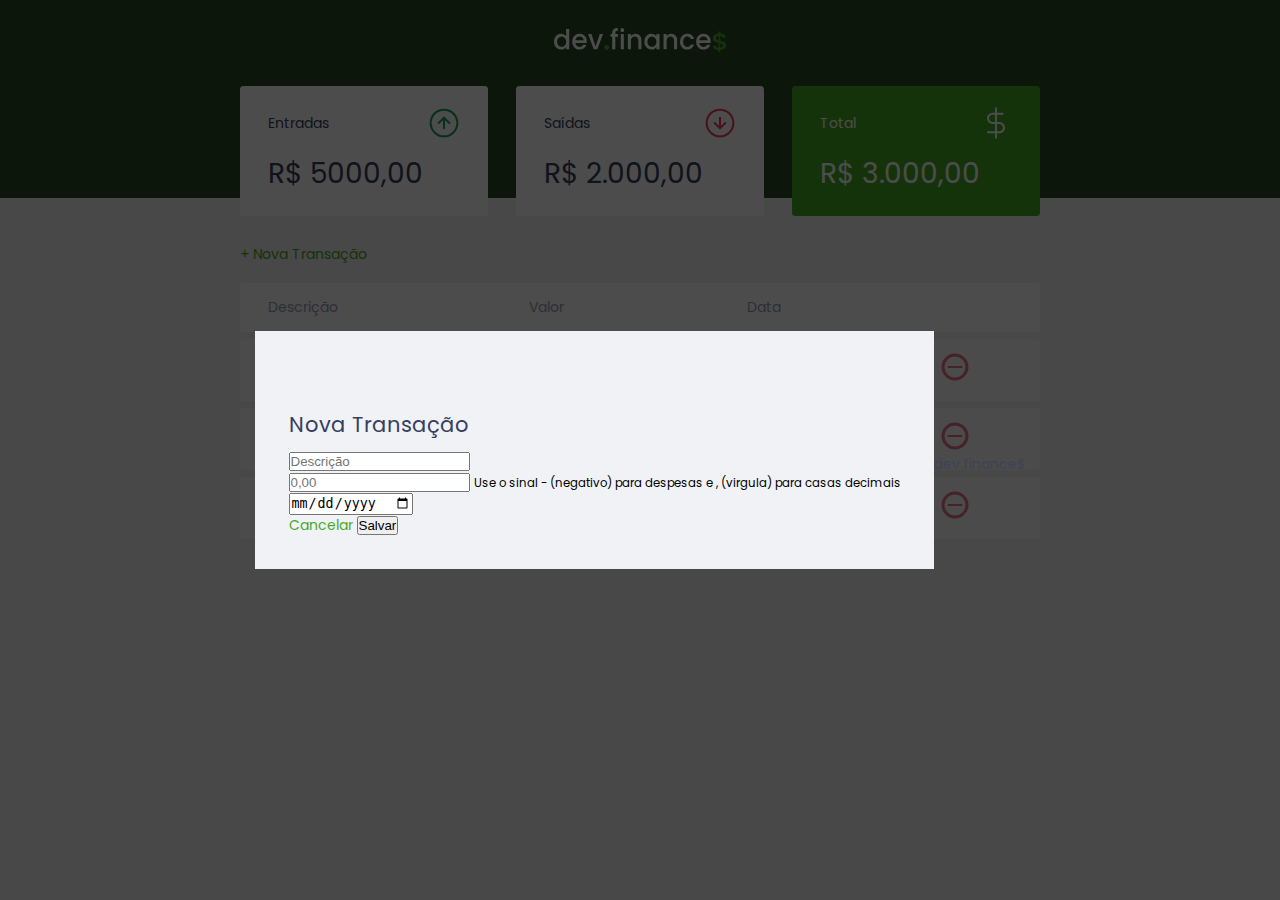
==== Maratona-discover-Rocketseat/index.html @ 63240714 "finalizando o modal e adicionando buttons" ====
<!DOCTYPE html>
<html lang="pt-br">

<head>
    <meta charset="UTF-8">
    <meta name="viewport" content="width=device-width, initial-scale=1.0">
    <title>dev.finance$</title>
    <link rel="stylesheet" href="./style.css">
    <link rel="preconnect" href="https://fonts.gstatic.com">
    <link
        href="https://fonts.googleapis.com/css2?family=Poppins:ital,wght@0,100;0,400;0,700;1,100;1,400;1,700&display=swap"
        rel="stylesheet">
</head>

<body>
    <header>
        <img src="./assets/logo.svg" alt="Logo Dev Finance">
    </header>

    <main class="container">
        <section id="balance">
            <h2 class="sr-only">Balanço</h2>

            <div class="card">
                <h3>
                    <span>Entradas</span>
                    <img src="./assets/income.svg" alt="Imagem de entradas">
                </h3>
                <p> R$ 5000,00</p>
            </div>

            <div class="card">
                <h3>
                    <span>Saídas</span>
                    <img src="./assets/expense.svg" alt="Imagem de saídas">
                </h3>
                <p>R$ 2.000,00</p>

            </div>

            <div class="card total">
                <h3>
                    <span>Total</span>
                    <img src="./assets/total.svg" alt="Imagem de total">
                </h3>
                <p>R$ 3.000,00</p>
            </div>
        </section>

        <section id="transaction">
            <h2 class="sr-only">Transações</h2>

            <a href="#" class="button new">+ Nova Transação</a>

            <table id="data-table">
                <thead>
                    <tr>
                        <th>Descrição</th>
                        <th>Valor</th>
                        <th>Data</th>
                        <th></th>
                    </tr>
                </thead>
                <tbody>
                    <tr>
                        <td class="description">Luz</td>
                        <td class="expense">- R$ 500,00</td>
                        <td class="date">22/01/2021</td>
                        <td>
                            <img src="./assets/minus.svg" alt="remover transação">
                        </td>
                    </tr>
                    <tr>
                        <td class="description">Criação Website</td>
                        <td class="income">- R$ 5000,00</td>
                        <td class="date">22/01/2021</td>
                        <td>
                            <img src="./assets/minus.svg" alt="remover transação">
                        </td>
                    </tr>
                    <tr>
                        <td class="description">Internet</td>
                        <td class="expense">- R$ 200,00</td>
                        <td class="date">22/01/2021</td>
                        <td>
                            <img src="./assets/minus.svg" alt="remover transação">
                        </td>
                    </tr>
                </tbody>
            </table>
        </section>
    </main>

    <div class="modal-overlay active">
        <div class="modal">
          <div id="form">
              <h2>Nova Transação</h2>
              <form action="">
                  <div class="imput-group">
                      <label 
                            class="sr-only" 
                            for="description">Descrição
                      </label>
                      <input 
                            type="text" 
                            id="description" 
                            name="description"
                            placeholder="Descrição"
                      />

                      <div class="imput-group">
                        <label 
                              class="sr-only" 
                              for="amount">Valor
                        </label>
                        <input 
                              type="number" 
                              step="0.01"
                              id="amount" 
                              name="amount"
                              placeholder="0,00"
                        />
                        <small class="help">Use o sinal - (negativo) para despesas e , (virgula) para casas decimais</small>                       
                  </div>

                  <div class="imput-group">
                    <label 
                          class="sr-only" 
                          for="date">Data
                    </label>
                    <input 
                          type="date" 
                          id="date" 
                          name="date"
                    />
                  </div>

                  <div class="input-group actions"></div>
                  <a href="#" class="button cancel">Cancelar</a>
                  <button>Salvar</button>
              </form>
          </div>
        </div>
    </div>

    <footer>dev.finance$</footer>

</body>

</html>
---- Maratona-discover-Rocketseat/style.css ----
/*---------------GLOBAL-------------------*/
:root{
    --dark-blue: #363f5f;
}

*{
    padding: 0;
    margin: 0;
    box-sizing: border-box;
}

html{
    font-size: 93.75%; /* 15px */
    /* 100% = 16px */
}

body{
    background-color: hsl(216, 20%, 95%);
    font-family:'Poppins', sans-serif;
}

/*---------------mantem visível para os leitores de tela-------------------*/
.sr-only{
    position: absolute;
    width: 1px;
    height: 1px;
    padding: 0;
    margin: +1px;
    overflow: hidden;
    clip: rect(0, 0, 0, 0);
    white-space: nowrap;
    border-width: 0;

}

.container{
    width: min(90vw, 800px);
    margin: auto;
}
/*---------------TITLES-------------------*/
h2{
    color: var(--dark-blue);
    margin-top: 3.2rem;
    margin-bottom: 0.8rem;
    font-weight: normal;
}

/*---------------LINKS AND BUTTONS-------------------*/

a{
    color: #49aa26;
    text-decoration: none;
}

a:hover{
    color: #3dd705;
}

.button.new{
    display: inline-block;
    margin-bottom: .8rem;
}

/*---------------HEADER-------------------*/
header{
    background-color: #2d4a22;
    padding: 2rem 0 10rem;
    text-align: center;
}

#logo{
    color: #fff;
    font-weight: 100;

}

/*---------------BALANCE-------------------*/
#balance{
    margin-top: -8rem;
}

#balance h2{
    color: white;
    margin-top: 0;
}

/*---------------CARDS-------------------*/
.card{
    background:white;
    padding: 1.5rem 2rem; 
    border-radius: 0.25rem;
    margin-bottom: 2rem;
    color: var(--dark-blue);
}

.card h3{
    font-weight: normal;
    font-size: 1rem;

    display: flex;
    align-items: center;
    justify-content: space-between;
}

.card p{
    font-size: 2rem;
    line-height: 3rem;
    margin-top: 1rem;

}

.card.total{
    background-color: #49aa26;
    color: white;
}

/*---------------TABLE-------------------*/
#transaction{
    display: block;
    width: 100%;
    overflow-x: auto;
}

#data-table{
    width: 100%;    
    border-spacing: 0 0.5rem; /*SErve para tirar o espaço entre as linhas*/
    color: #969cb3;
}

table thead tr th:first-child,
table tbody tr td:first-child{
    border-radius: 0.25rem 0 0 0.25rem;
}

table thead tr th:last-child,
table tbody tr td:last-child{
    border-radius: 0 0.25rem 0.25rem 0;
}

table thead th{
    background-color: white;
    font-weight: normal;
    padding: 1rem 2rem;
    text-align: left;
}
table tbody tr{
    opacity: 0.7;
}
table tr:hover{
    opacity: 1;
}

table tbody td{
    background-color: white;
    padding: 1rem 2rem;
}

td.description{
    color: var(--dark-blue);
}

td.expense{
    color: #e92929;
}

td.income{
    color: #12a454;
}

.date{

}

/*---------------MODAL-------------------*/

.modal-overlay{
    width: 100%;
    height: 100%;

    background-color: rgba(0, 0, 0, 0.7);

    position: fixed;
    top: 0;
    display: flex;
    align-items: center;
    justify-content: center;

    opacity: 0;
    visibility: hidden;
}

.modal-overlay.active{
    opacity: 1;
    visibility: visible;
}

.modal{
    background: #f0f2f5;
    padding: 2.4rem;
}


/*---------------FOOTER-------------------*/

footer{
    text-align: center;
    padding: 4rem 0 2rem;
    color: var(--dark-blue);
    opacity: 0.6;
}

/*---------------RESPONSIVE--------------*/

@media (min-width: 800px) {

    html {
        font-size: 87.5%;
    }

    #balance {
        display: grid;
        grid-template-columns: repeat(3, 1fr);
        gap: 2rem;
    }



}
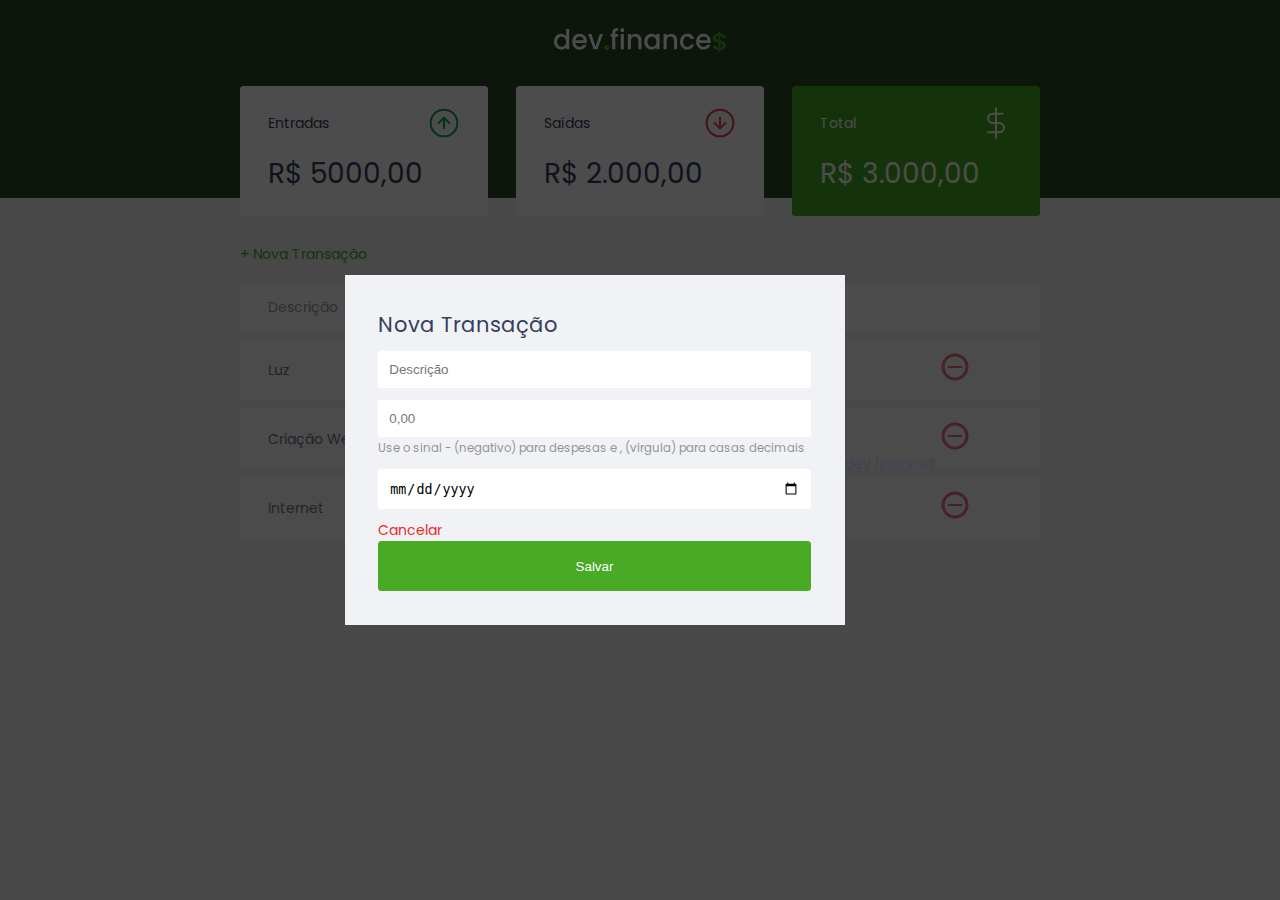
==== commit 99304ad9: "mudanças no botão css" ====
--- a/Maratona-discover-Rocketseat/index.html
+++ b/Maratona-discover-Rocketseat/index.html
@@ -96,7 +96,7 @@
           <div id="form">
               <h2>Nova Transação</h2>
               <form action="">
-                  <div class="imput-group">
+                  <div class="input-group">
                       <label 
                             class="sr-only" 
                             for="description">Descrição
@@ -108,7 +108,7 @@
                             placeholder="Descrição"
                       />
 
-                      <div class="imput-group">
+                      <div class="input-group">
                         <label 
                               class="sr-only" 
                               for="amount">Valor
@@ -123,7 +123,7 @@
                         <small class="help">Use o sinal - (negativo) para despesas e , (virgula) para casas decimais</small>                       
                   </div>
 
-                  <div class="imput-group">
+                  <div class="input-group">
                     <label 
                           class="sr-only" 
                           for="date">Data
--- a/Maratona-discover-Rocketseat/style.css
+++ b/Maratona-discover-Rocketseat/style.css
@@ -1,6 +1,10 @@
 /*---------------GLOBAL-------------------*/
 :root{
     --dark-blue: #363f5f;
+    --green: #49aa26;
+    --light-green: #3dd705;
+    --red: #e92929;
+    --light-red: ;
 }
 
 *{
@@ -48,17 +52,42 @@
 /*---------------LINKS AND BUTTONS-------------------*/
 
 a{
-    color: #49aa26;
+    color: var(--green);
     text-decoration: none;
 }
 
 a:hover{
-    color: #3dd705;
+    color: var(--light-green);
+}
+
+button{
+    width: 100%;
+    height: 50px;
+
+    border: none;
+
+    color: white;
+    background-color: var(--green);
+
+    padding: 0;
+
+    border-radius: 0.25rem;
+
+    cursor: pointer;
+}
+
+button:hover{
+    background: var(--light-green);
 }
 
 .button.new{
     display: inline-block;
     margin-bottom: .8rem;
+}
+
+.button.cancel{
+     color: var(--red);
+     border: 2px 
 }
 
 /*---------------HEADER-------------------*/
@@ -110,7 +139,7 @@
 }
 
 .card.total{
-    background-color: #49aa26;
+    background-color: var(--green);
     color: white;
 }
 
@@ -197,8 +226,42 @@
 .modal{
     background: #f0f2f5;
     padding: 2.4rem;
-}
-
+    width: 90%;
+    max-width: 500px;
+}
+
+/*---------------FORM-------------------*/
+
+#form{
+    max-width: 500px;
+}
+
+#form h2{
+    margin-top: 0;
+}
+
+input{
+    border: none;
+    border-radius: 0.2rem;
+
+    padding: 0.8rem;
+
+    width: 100%;
+}
+
+.input-group{
+    margin-top: 0.8rem;
+}
+
+.input-group small{
+    opacity: 0.4;
+}
+
+.input-group.action{
+    display: flex;
+    justify-content: space-between;
+    align-items: center;
+}
 
 /*---------------FOOTER-------------------*/
 
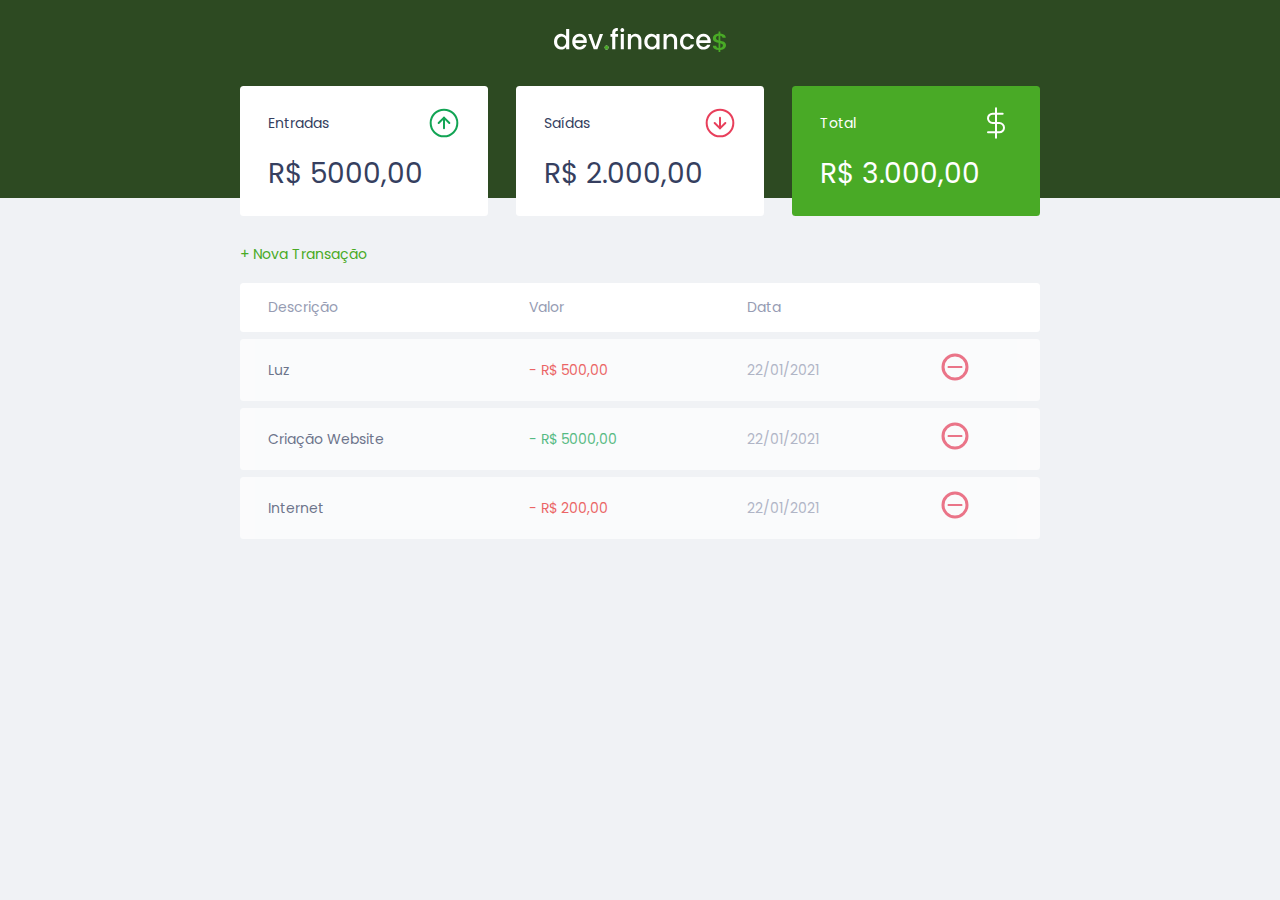
==== commit 1dff7468: "Finalizando css e html" ====
--- a/Maratona-discover-Rocketseat/index.html
+++ b/Maratona-discover-Rocketseat/index.html
@@ -91,7 +91,7 @@
         </section>
     </main>
 
-    <div class="modal-overlay active">
+    <div class="modal-overlay">
         <div class="modal">
           <div id="form">
               <h2>Nova Transação</h2>
@@ -135,9 +135,10 @@
                     />
                   </div>
 
-                  <div class="input-group actions"></div>
+                  <div class="input-group actions">
                   <a href="#" class="button cancel">Cancelar</a>
                   <button>Salvar</button>
+                  </div>
               </form>
           </div>
         </div>
@@ -145,6 +146,14 @@
 
     <footer>dev.finance$</footer>
 
+    <script>
+        Modal = {
+            open(){
+                
+            }
+        }
+    </script>
+
 </body>
 
 </html>--- a/Maratona-discover-Rocketseat/style.css
+++ b/Maratona-discover-Rocketseat/style.css
@@ -87,7 +87,20 @@
 
 .button.cancel{
      color: var(--red);
-     border: 2px 
+     border: 2px var(--red) solid;
+     border-radius: 0.25rem;
+
+     height: 50px;
+
+     display: flex;
+     align-items: center;
+     justify-content: center;
+
+     opacity: 0.6;
+}
+
+.button.cancel:hover{
+    opacity: 1;
 }
 
 /*---------------HEADER-------------------*/
@@ -257,12 +270,16 @@
     opacity: 0.4;
 }
 
-.input-group.action{
+.input-group.actions{
     display: flex;
     justify-content: space-between;
     align-items: center;
 }
 
+.input-group.actions .button,
+.input-group.actions button{
+    width: 48%;
+}
 /*---------------FOOTER-------------------*/
 
 footer{
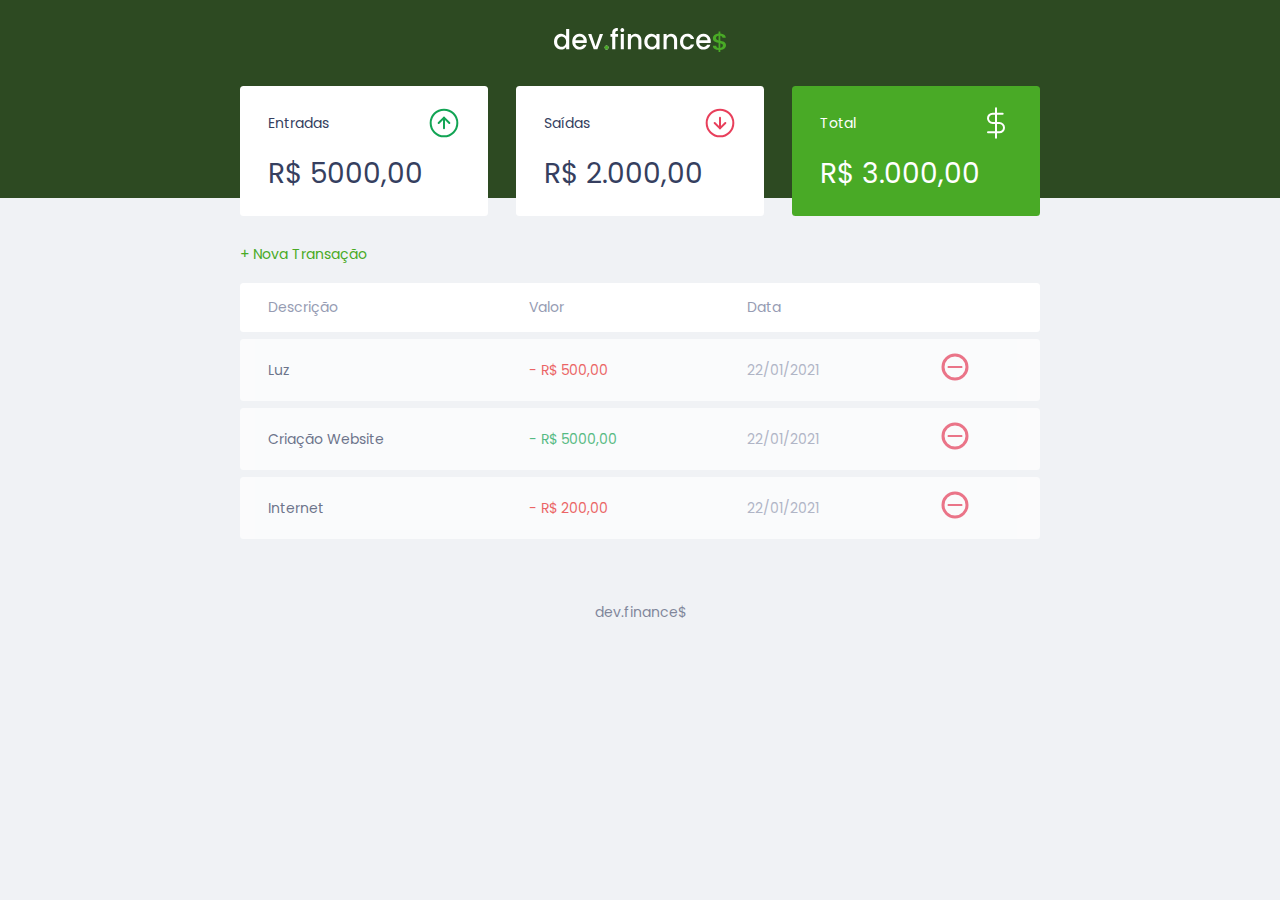
==== commit 6dacbc05: "Ajustando Footer" ====
--- a/Maratona-discover-Rocketseat/index.html
+++ b/Maratona-discover-Rocketseat/index.html
@@ -50,7 +50,9 @@
         <section id="transaction">
             <h2 class="sr-only">Transações</h2>
 
-            <a href="#" class="button new">+ Nova Transação</a>
+            <a href="#" 
+            onclick="Modal.open()"
+            class="button new">+ Nova Transação</a>
 
             <table id="data-table">
                 <thead>
@@ -91,6 +93,7 @@
         </section>
     </main>
 
+    <section>
     <div class="modal-overlay">
         <div class="modal">
           <div id="form">
@@ -136,24 +139,42 @@
                   </div>
 
                   <div class="input-group actions">
-                  <a href="#" class="button cancel">Cancelar</a>
+                  <a href="#"
+                  onclick="Modal.close()"
+                  class="button cancel">Cancelar</a>
                   <button>Salvar</button>
                   </div>
               </form>
           </div>
         </div>
     </div>
-
-    <footer>dev.finance$</footer>
-
+    </section>
+       
     <script>
-        Modal = {
+       const Modal = {
             open(){
-                
+                // abrir modal
+                // adicionar a class active no modal
+                document
+                    .querySelector('.modal-overlay')
+                    .classList
+                    .add('active')
+            },
+            close(){
+                // fechar o modal
+                // remover a classe active do modal
+                document
+                    .querySelector('.modal-overlay')
+                    .classList
+                    .remove('active')
             }
         }
     </script>
 
+<footer>dev.finance$</footer>
+
 </body>
 
+
+
 </html>--- a/Maratona-discover-Rocketseat/style.css
+++ b/Maratona-discover-Rocketseat/style.css
@@ -223,12 +223,15 @@
 
     position: fixed;
     top: 0;
+    
     display: flex;
     align-items: center;
     justify-content: center;
 
     opacity: 0;
     visibility: hidden;
+
+    z-index: 999;
 }
 
 .modal-overlay.active{
@@ -241,6 +244,9 @@
     padding: 2.4rem;
     width: 90%;
     max-width: 500px;
+
+    position: relative;
+    z-index: 1;
 }
 
 /*---------------FORM-------------------*/
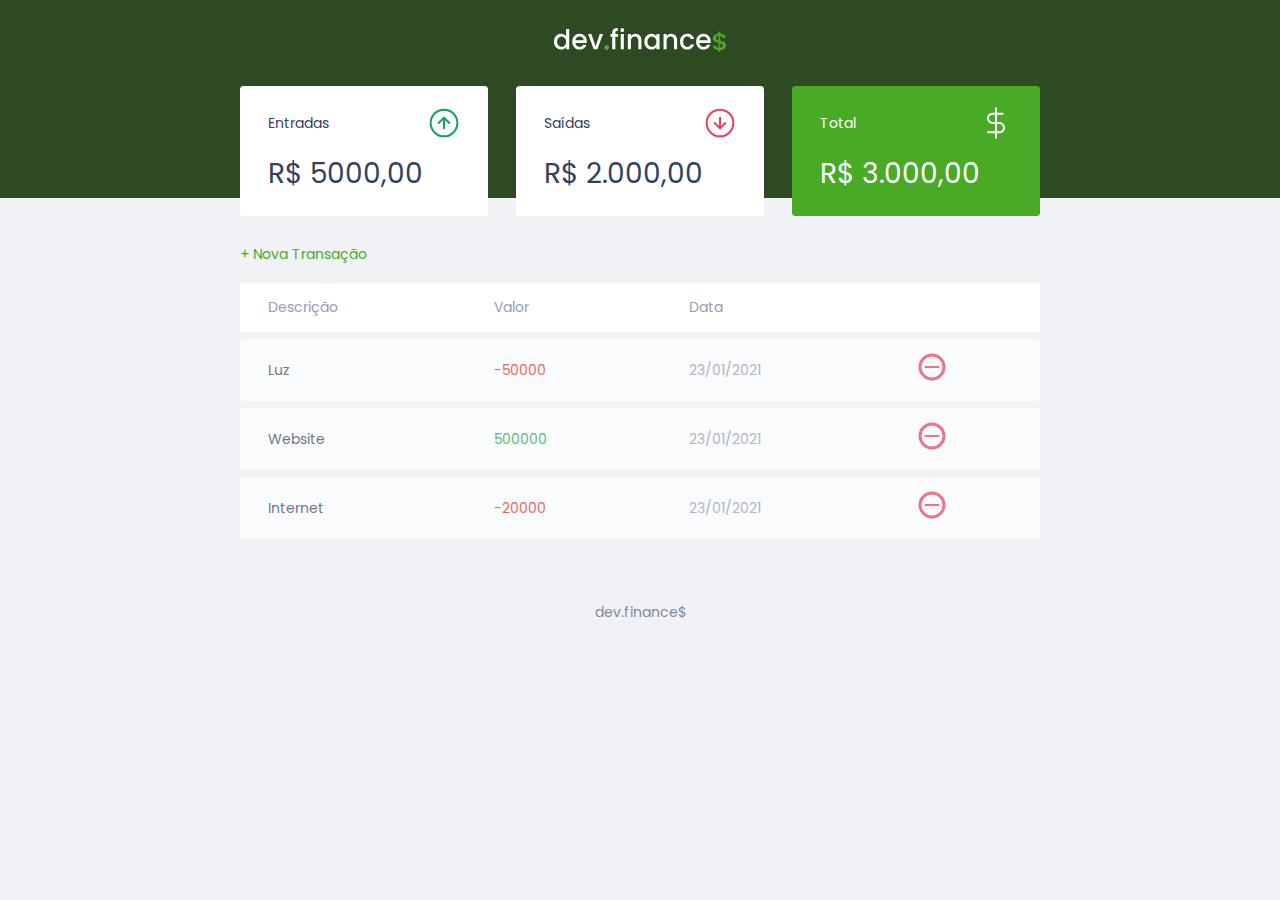
==== commit f66e74b9: "Modificando o Html para Js" ====
--- a/Maratona-discover-Rocketseat/index.html
+++ b/Maratona-discover-Rocketseat/index.html
@@ -13,6 +13,7 @@
 </head>
 
 <body>
+    
     <header>
         <img src="./assets/logo.svg" alt="Logo Dev Finance">
     </header>
@@ -64,30 +65,6 @@
                     </tr>
                 </thead>
                 <tbody>
-                    <tr>
-                        <td class="description">Luz</td>
-                        <td class="expense">- R$ 500,00</td>
-                        <td class="date">22/01/2021</td>
-                        <td>
-                            <img src="./assets/minus.svg" alt="remover transação">
-                        </td>
-                    </tr>
-                    <tr>
-                        <td class="description">Criação Website</td>
-                        <td class="income">- R$ 5000,00</td>
-                        <td class="date">22/01/2021</td>
-                        <td>
-                            <img src="./assets/minus.svg" alt="remover transação">
-                        </td>
-                    </tr>
-                    <tr>
-                        <td class="description">Internet</td>
-                        <td class="expense">- R$ 200,00</td>
-                        <td class="date">22/01/2021</td>
-                        <td>
-                            <img src="./assets/minus.svg" alt="remover transação">
-                        </td>
-                    </tr>
                 </tbody>
             </table>
         </section>
@@ -150,26 +127,7 @@
     </div>
     </section>
        
-    <script>
-       const Modal = {
-            open(){
-                // abrir modal
-                // adicionar a class active no modal
-                document
-                    .querySelector('.modal-overlay')
-                    .classList
-                    .add('active')
-            },
-            close(){
-                // fechar o modal
-                // remover a classe active do modal
-                document
-                    .querySelector('.modal-overlay')
-                    .classList
-                    .remove('active')
-            }
-        }
-    </script>
+    <script src="./script.js"></script>
 
 <footer>dev.finance$</footer>
 
--- a/Maratona-discover-Rocketseat/style.css
+++ b/Maratona-discover-Rocketseat/style.css
@@ -4,7 +4,6 @@
     --green: #49aa26;
     --light-green: #3dd705;
     --red: #e92929;
-    --light-red: ;
 }
 
 *{
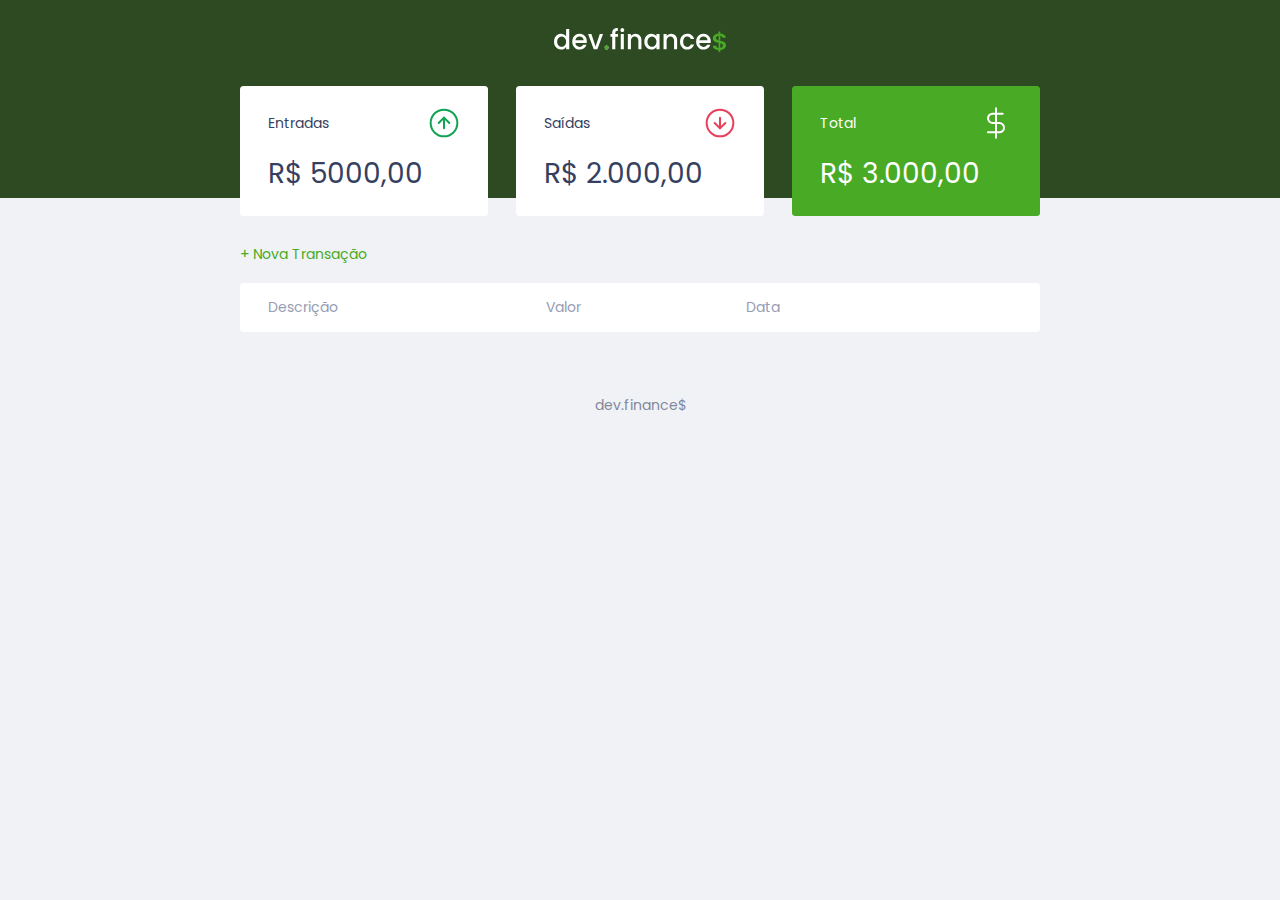
==== commit 37a89512: "JS" ====
--- a/Maratona-discover-Rocketseat/index.html
+++ b/Maratona-discover-Rocketseat/index.html
@@ -27,7 +27,7 @@
                     <span>Entradas</span>
                     <img src="./assets/income.svg" alt="Imagem de entradas">
                 </h3>
-                <p> R$ 5000,00</p>
+                <p id="indomeDisplay"> R$ 5000,00</p>
             </div>
 
             <div class="card">
@@ -35,7 +35,7 @@
                     <span>Saídas</span>
                     <img src="./assets/expense.svg" alt="Imagem de saídas">
                 </h3>
-                <p>R$ 2.000,00</p>
+                <p id="expenseDisplay">R$ 2.000,00</p>
 
             </div>
 
@@ -44,7 +44,7 @@
                     <span>Total</span>
                     <img src="./assets/total.svg" alt="Imagem de total">
                 </h3>
-                <p>R$ 3.000,00</p>
+                <p id="totalDisplay">R$ 3.000,00</p>
             </div>
         </section>
 
